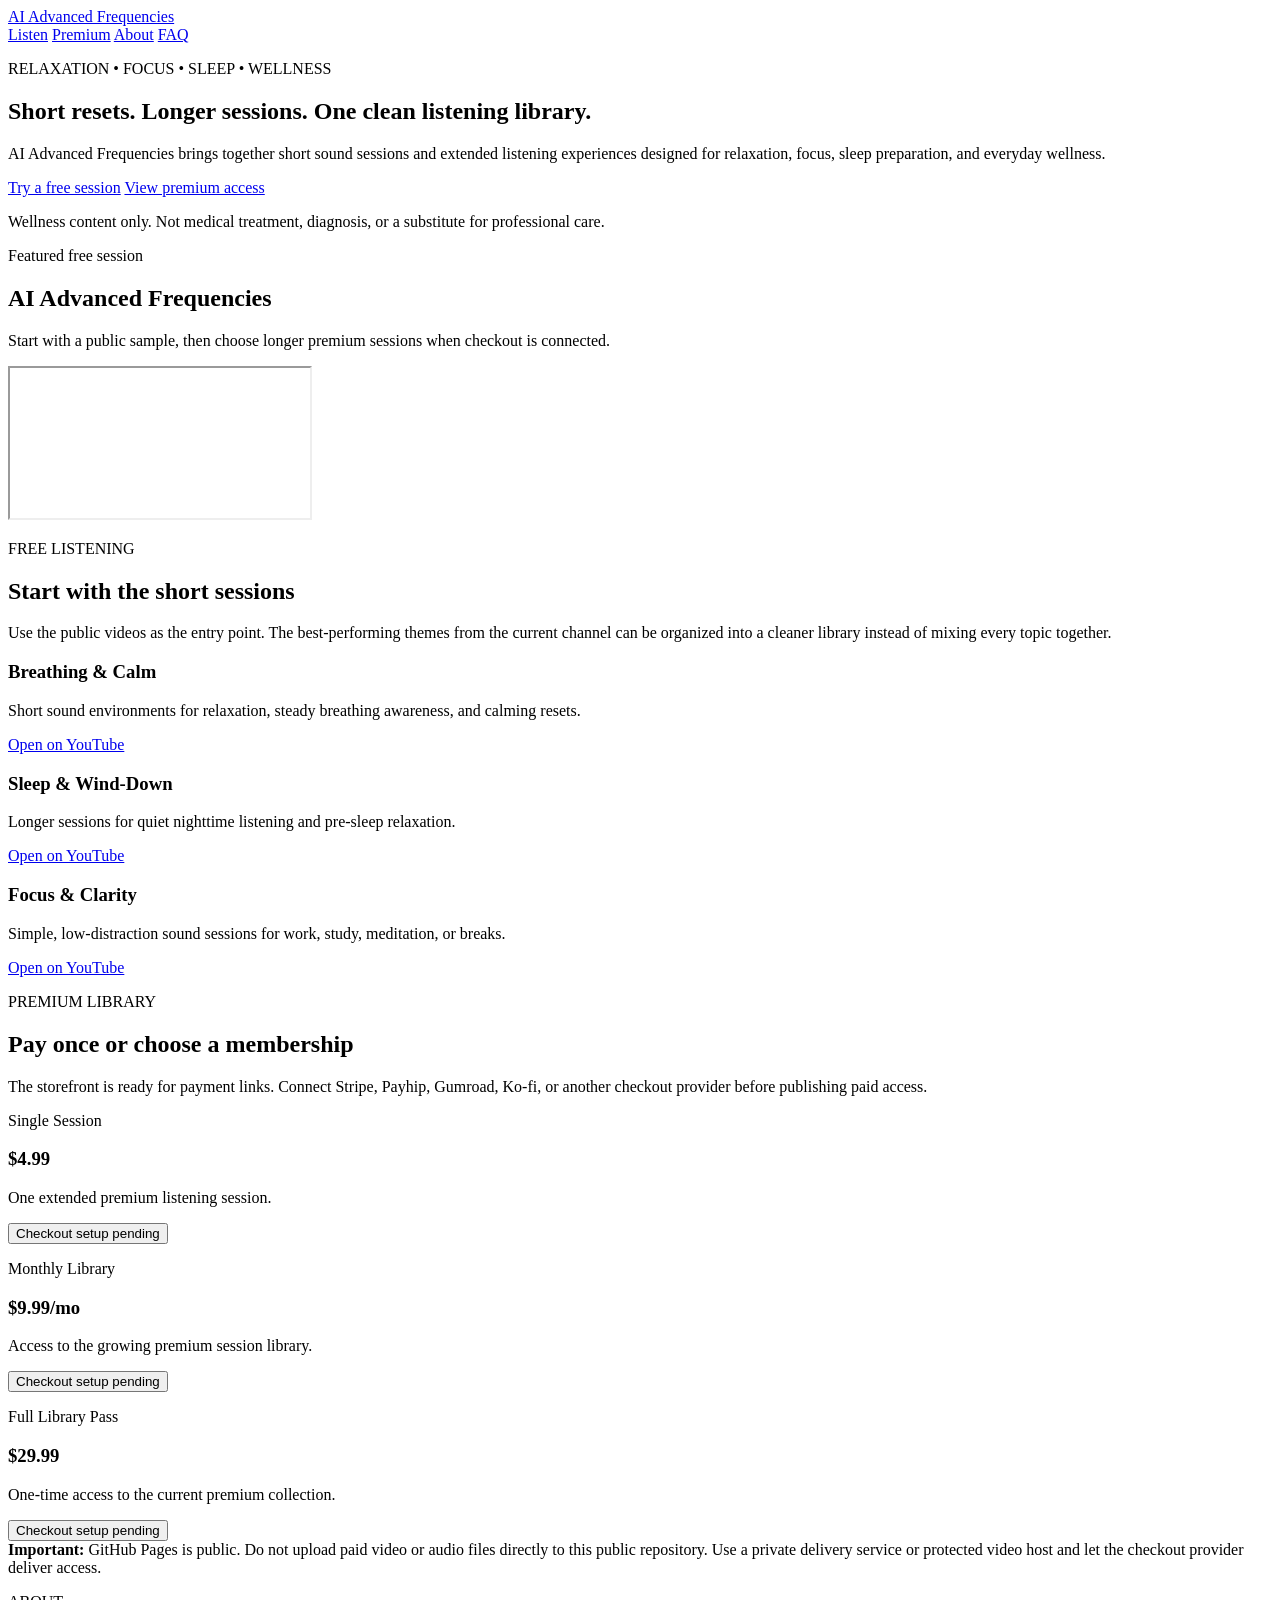
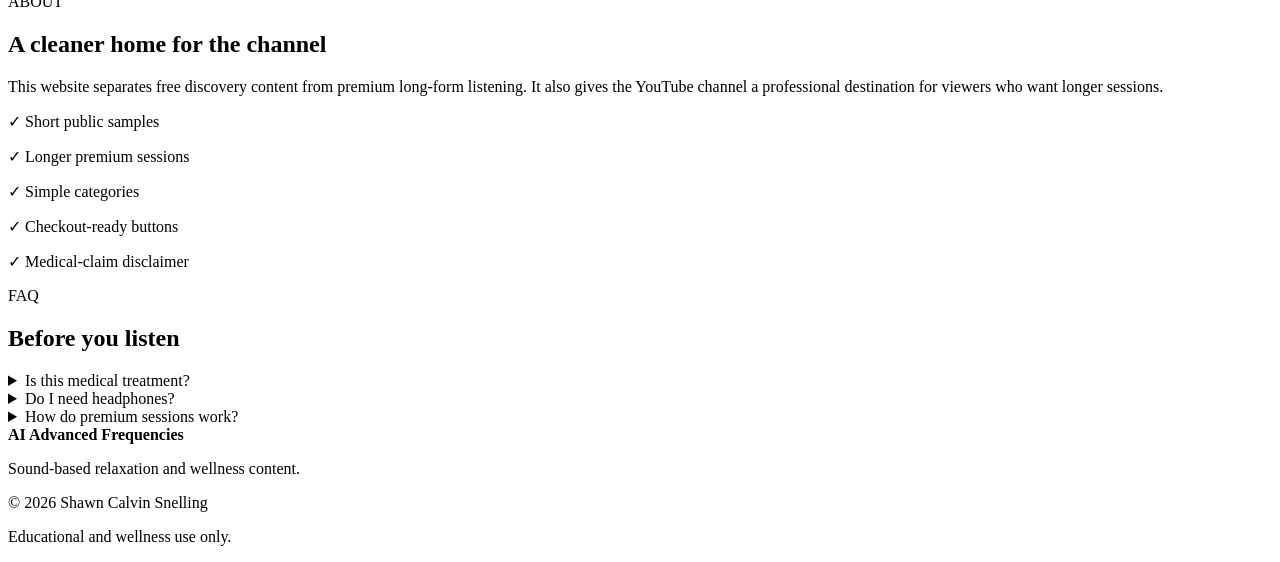
==== index.html @ 314087b5 "Add professional AI Advanced Frequencies storefront homepage" ====
<!DOCTYPE html>
<html lang="en">
<head>
  <meta charset="UTF-8">
  <meta name="viewport" content="width=device-width, initial-scale=1.0">
  <meta name="description" content="AI Advanced Frequencies — relaxation-focused sound sessions, short resets, and extended listening experiences.">
  <title>AI Advanced Frequencies</title>
  <link rel="stylesheet" href="styles.css">
</head>
<body>
  <header class="site-header">
    <div class="wrap nav">
      <a class="brand" href="#top">AI Advanced Frequencies</a>
      <nav>
        <a href="#listen">Listen</a>
        <a href="#premium">Premium</a>
        <a href="#about">About</a>
        <a href="#faq">FAQ</a>
      </nav>
    </div>
  </header>

  <main id="top">
    <section class="hero">
      <div class="wrap hero-grid">
        <div>
          <p class="eyebrow">RELAXATION • FOCUS • SLEEP • WELLNESS</p>
          <h1>Short resets. Longer sessions. One clean listening library.</h1>
          <p class="lead">AI Advanced Frequencies brings together short sound sessions and extended listening experiences designed for relaxation, focus, sleep preparation, and everyday wellness.</p>
          <div class="actions">
            <a class="button primary" href="#listen">Try a free session</a>
            <a class="button secondary" href="#premium">View premium access</a>
          </div>
          <p class="fine">Wellness content only. Not medical treatment, diagnosis, or a substitute for professional care.</p>
        </div>
        <div class="hero-card">
          <span class="pill">Featured free session</span>
          <h2>AI Advanced Frequencies</h2>
          <p>Start with a public sample, then choose longer premium sessions when checkout is connected.</p>
          <div class="video-shell">
            <iframe src="https://www.youtube.com/embed/BNAyodH6664" title="AI Advanced Frequencies sample" allow="accelerometer; autoplay; clipboard-write; encrypted-media; gyroscope; picture-in-picture" allowfullscreen></iframe>
          </div>
        </div>
      </div>
    </section>

    <section id="listen" class="section">
      <div class="wrap">
        <p class="eyebrow">FREE LISTENING</p>
        <h2>Start with the short sessions</h2>
        <p class="section-intro">Use the public videos as the entry point. The best-performing themes from the current channel can be organized into a cleaner library instead of mixing every topic together.</p>
        <div class="cards">
          <article class="card"><h3>Breathing & Calm</h3><p>Short sound environments for relaxation, steady breathing awareness, and calming resets.</p><a href="https://www.youtube.com/" rel="noopener">Open on YouTube</a></article>
          <article class="card"><h3>Sleep & Wind-Down</h3><p>Longer sessions for quiet nighttime listening and pre-sleep relaxation.</p><a href="https://www.youtube.com/" rel="noopener">Open on YouTube</a></article>
          <article class="card"><h3>Focus & Clarity</h3><p>Simple, low-distraction sound sessions for work, study, meditation, or breaks.</p><a href="https://www.youtube.com/" rel="noopener">Open on YouTube</a></article>
        </div>
      </div>
    </section>

    <section id="premium" class="section alt">
      <div class="wrap">
        <p class="eyebrow">PREMIUM LIBRARY</p>
        <h2>Pay once or choose a membership</h2>
        <p class="section-intro">The storefront is ready for payment links. Connect Stripe, Payhip, Gumroad, Ko-fi, or another checkout provider before publishing paid access.</p>
        <div class="pricing">
          <article class="price-card">
            <p class="tier">Single Session</p>
            <h3>$4.99</h3>
            <p>One extended premium listening session.</p>
            <button class="button primary pay-button" data-product="single">Checkout setup pending</button>
          </article>
          <article class="price-card featured">
            <p class="tier">Monthly Library</p>
            <h3>$9.99<span>/mo</span></h3>
            <p>Access to the growing premium session library.</p>
            <button class="button primary pay-button" data-product="monthly">Checkout setup pending</button>
          </article>
          <article class="price-card">
            <p class="tier">Full Library Pass</p>
            <h3>$29.99</h3>
            <p>One-time access to the current premium collection.</p>
            <button class="button primary pay-button" data-product="library">Checkout setup pending</button>
          </article>
        </div>
        <div class="notice">
          <strong>Important:</strong> GitHub Pages is public. Do not upload paid video or audio files directly to this public repository. Use a private delivery service or protected video host and let the checkout provider deliver access.
        </div>
      </div>
    </section>

    <section id="about" class="section">
      <div class="wrap split">
        <div>
          <p class="eyebrow">ABOUT</p>
          <h2>A cleaner home for the channel</h2>
          <p>This website separates free discovery content from premium long-form listening. It also gives the YouTube channel a professional destination for viewers who want longer sessions.</p>
        </div>
        <div class="checklist">
          <p>✓ Short public samples</p>
          <p>✓ Longer premium sessions</p>
          <p>✓ Simple categories</p>
          <p>✓ Checkout-ready buttons</p>
          <p>✓ Medical-claim disclaimer</p>
        </div>
      </div>
    </section>

    <section id="faq" class="section alt">
      <div class="wrap">
        <p class="eyebrow">FAQ</p>
        <h2>Before you listen</h2>
        <details><summary>Is this medical treatment?</summary><p>No. The content is for relaxation, focus, sleep preparation, and general wellness. It does not diagnose, treat, cure, or prevent disease.</p></details>
        <details><summary>Do I need headphones?</summary><p>Not necessarily. Use whichever listening method feels comfortable, at a safe volume.</p></details>
        <details><summary>How do premium sessions work?</summary><p>Once checkout is connected, the payment provider can deliver the private listening link or membership instructions after purchase.</p></details>
      </div>
    </section>
  </main>

  <footer>
    <div class="wrap footer-grid">
      <div><strong>AI Advanced Frequencies</strong><p>Sound-based relaxation and wellness content.</p></div>
      <div><p>© 2026 Shawn Calvin Snelling</p><p class="fine">Educational and wellness use only.</p></div>
    </div>
  </footer>
  <script src="app.js"></script>
</body>
</html>
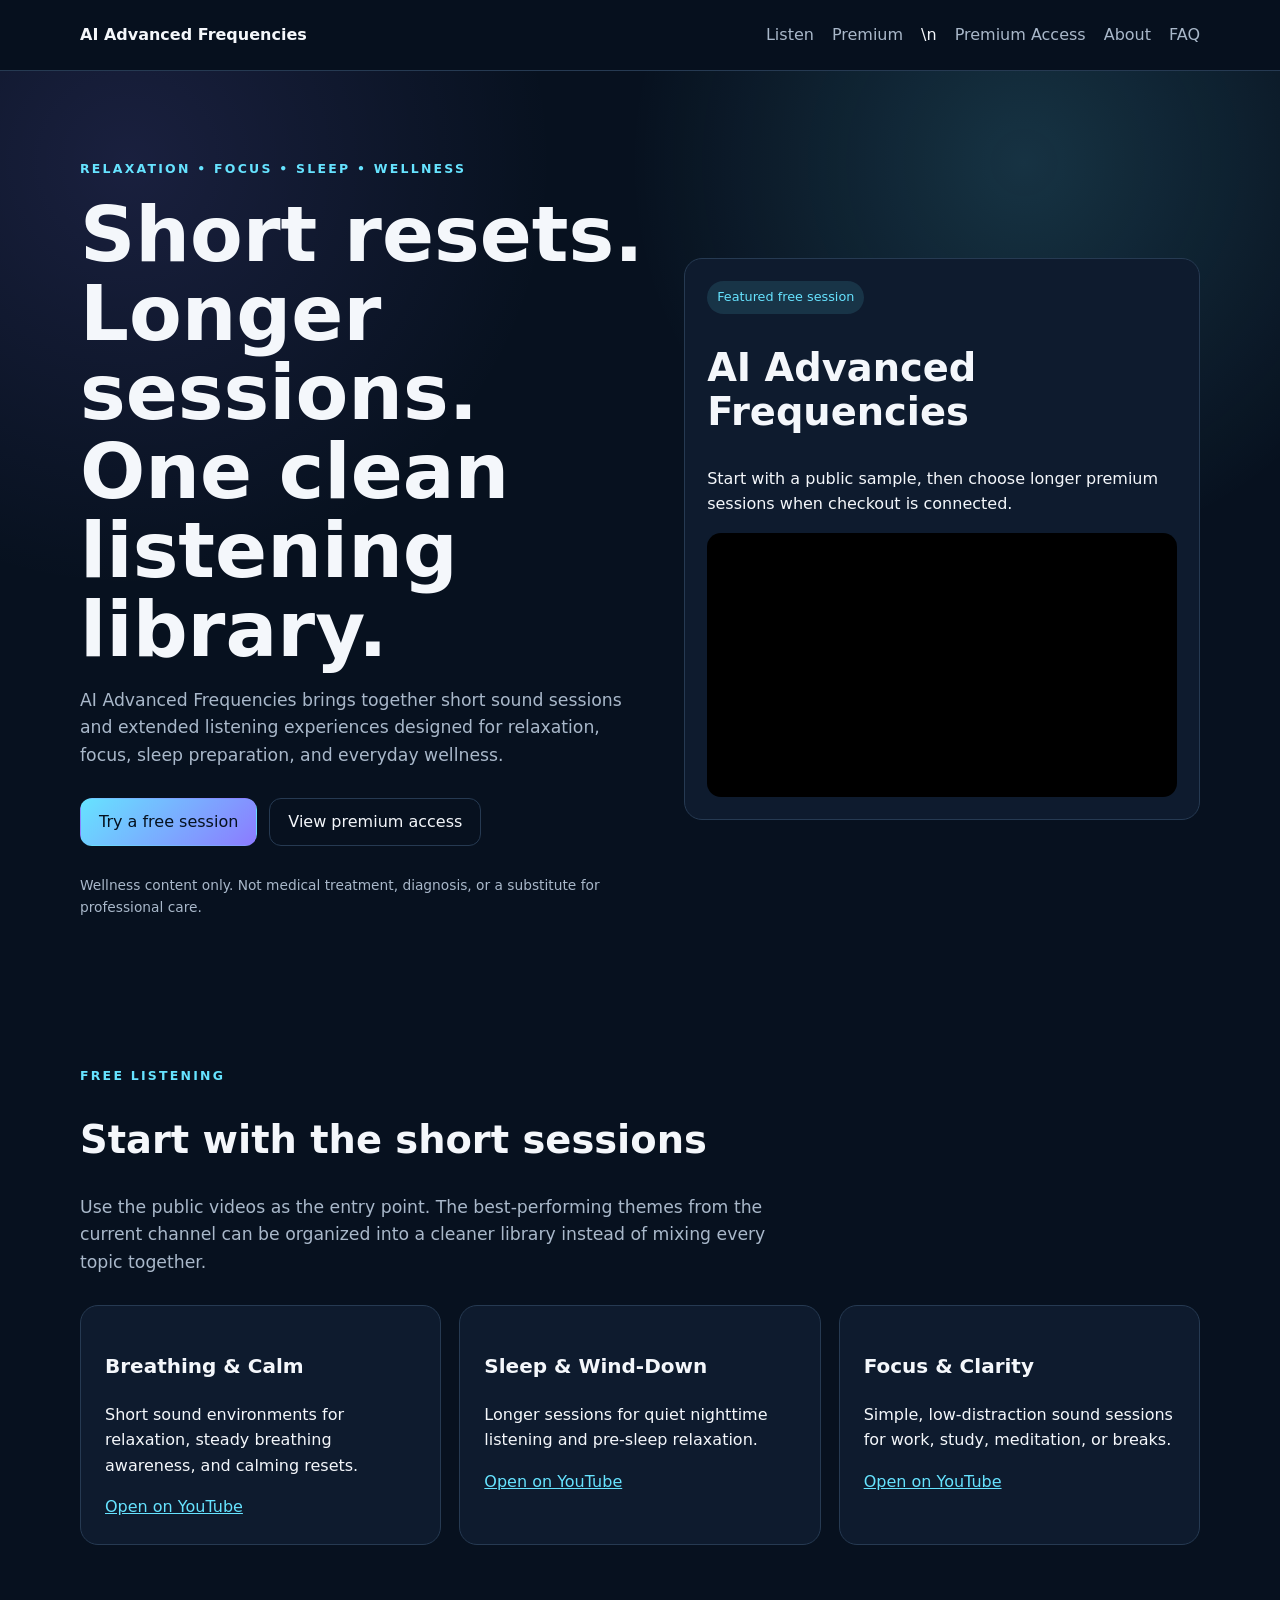
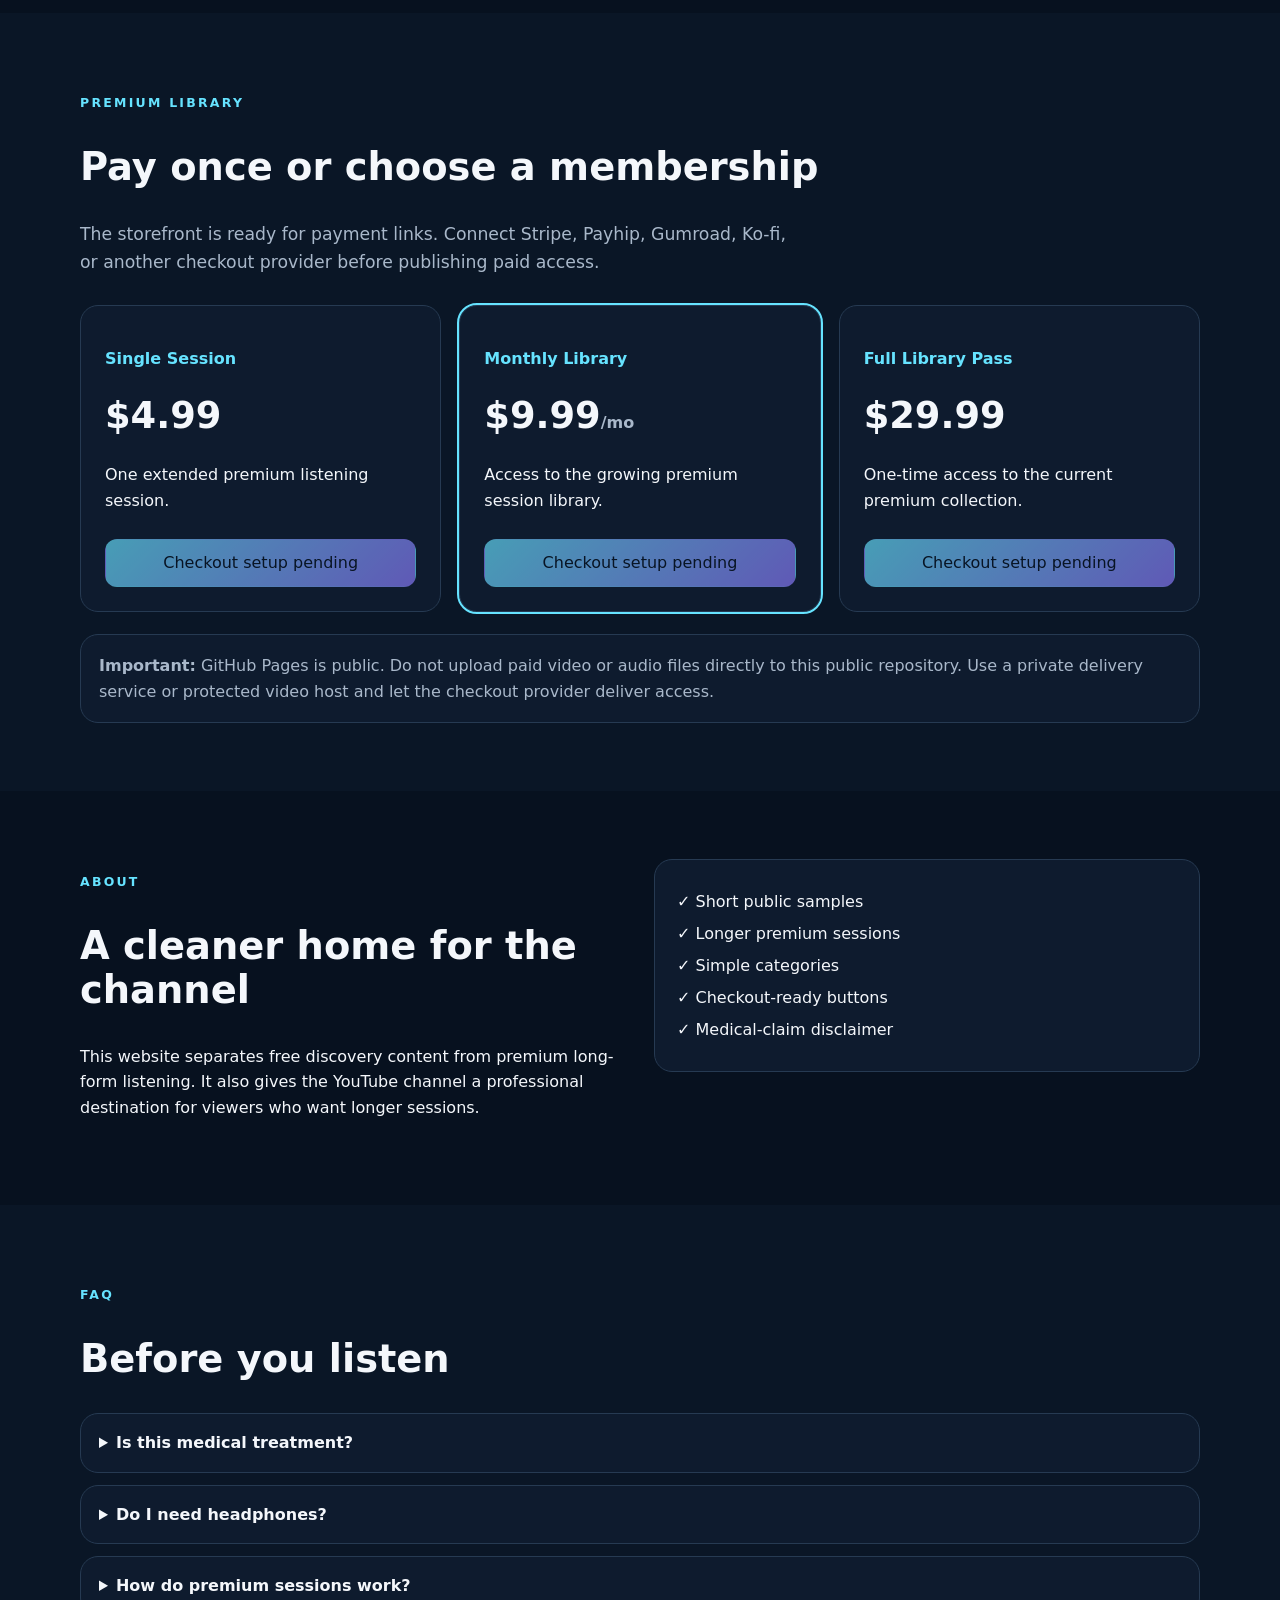
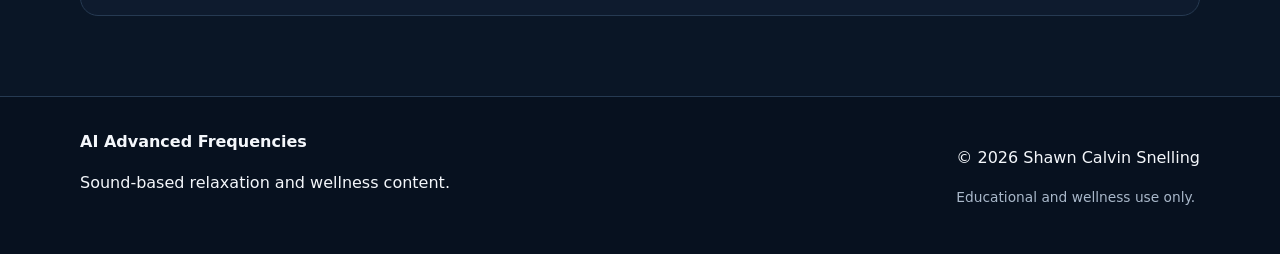
==== commit e64e2d84: "Link storefront to premium access portal" ====
--- a/index.html
+++ b/index.html
@@ -13,7 +13,7 @@
       <a class="brand" href="#top">AI Advanced Frequencies</a>
       <nav>
         <a href="#listen">Listen</a>
-        <a href="#premium">Premium</a>
+        <a href="#premium">Premium</a>\n        <a href="unlock.html">Premium Access</a>
         <a href="#about">About</a>
         <a href="#faq">FAQ</a>
       </nav>
--- a/styles.css
+++ b/styles.css
@@ -0,0 +1 @@
+:root{--bg:#07111f;--panel:#0e1b2e;--panel2:#13243a;--text:#f4f7fb;--muted:#a9b8ca;--accent:#66e3ff;--accent2:#8c7bff;--border:#263a52;--max:1120px}*{box-sizing:border-box}html{scroll-behavior:smooth}body{margin:0;font-family:Inter,ui-sans-serif,system-ui,-apple-system,BlinkMacSystemFont,"Segoe UI",sans-serif;background:var(--bg);color:var(--text);line-height:1.6}.wrap{width:min(var(--max),calc(100% - 36px));margin:auto}.site-header{position:sticky;top:0;z-index:20;background:rgba(7,17,31,.9);backdrop-filter:blur(12px);border-bottom:1px solid var(--border)}.nav{min-height:70px;display:flex;align-items:center;justify-content:space-between;gap:20px}.brand{font-weight:800;color:var(--text);text-decoration:none}.nav nav{display:flex;gap:18px;flex-wrap:wrap}.nav nav a{color:var(--muted);text-decoration:none}.nav nav a:hover{color:var(--text)}.hero{padding:76px 0 54px;background:radial-gradient(circle at 80% 10%,rgba(102,227,255,.16),transparent 30%),radial-gradient(circle at 10% 10%,rgba(140,123,255,.14),transparent 30%)}.hero-grid{display:grid;grid-template-columns:1.05fr .95fr;gap:34px;align-items:center}h1{font-size:clamp(2.5rem,6vw,5.2rem);line-height:1.03;margin:.2em 0}h2{font-size:clamp(1.8rem,3vw,2.7rem);line-height:1.15}h3{font-size:1.25rem}.lead,.section-intro{color:var(--muted);font-size:1.08rem;max-width:720px}.eyebrow{font-size:.78rem;letter-spacing:.18em;font-weight:800;color:var(--accent)}.actions{display:flex;gap:12px;flex-wrap:wrap;margin:28px 0}.button{display:inline-flex;justify-content:center;align-items:center;min-height:48px;padding:0 18px;border-radius:12px;font-weight:800;text-decoration:none;border:1px solid transparent;cursor:pointer;font:inherit}.primary{background:linear-gradient(135deg,var(--accent),var(--accent2));color:#05111f}.secondary{border-color:var(--border);color:var(--text);background:transparent}.hero-card,.card,.price-card,.notice,.checklist,details{background:var(--panel);border:1px solid var(--border);border-radius:18px}.hero-card{padding:22px}.pill{display:inline-block;padding:6px 10px;border-radius:999px;background:rgba(102,227,255,.12);color:var(--accent);font-size:.8rem}.video-shell{position:relative;padding-top:56.25%;overflow:hidden;border-radius:14px;background:#000}.video-shell iframe{position:absolute;inset:0;width:100%;height:100%;border:0}.section{padding:68px 0}.alt{background:#0a1626}.cards,.pricing{display:grid;grid-template-columns:repeat(3,1fr);gap:18px;margin-top:28px}.card,.price-card{padding:24px}.card a{color:var(--accent)}.price-card.featured{outline:2px solid var(--accent)}.tier{color:var(--accent);font-weight:800}.price-card h3{font-size:2.3rem;margin:.2em 0}.price-card h3 span{font-size:1rem;color:var(--muted)}.pay-button{width:100%;margin-top:10px}.pay-button:disabled{opacity:.65;cursor:not-allowed}.notice{margin-top:22px;padding:18px;color:var(--muted)}.split{display:grid;grid-template-columns:1fr 1fr;gap:28px;align-items:start}.checklist{padding:22px}.checklist p{margin:.4em 0}details{padding:16px 18px;margin:12px 0}summary{cursor:pointer;font-weight:800}footer{padding:32px 0;border-top:1px solid var(--border)}.footer-grid{display:flex;justify-content:space-between;gap:24px;flex-wrap:wrap}.fine{font-size:.86rem;color:var(--muted)}@media(max-width:800px){.hero-grid,.split,.cards,.pricing{grid-template-columns:1fr}.nav{align-items:flex-start;padding:16px 0}.nav nav{justify-content:flex-end}.hero{padding-top:48px}}
